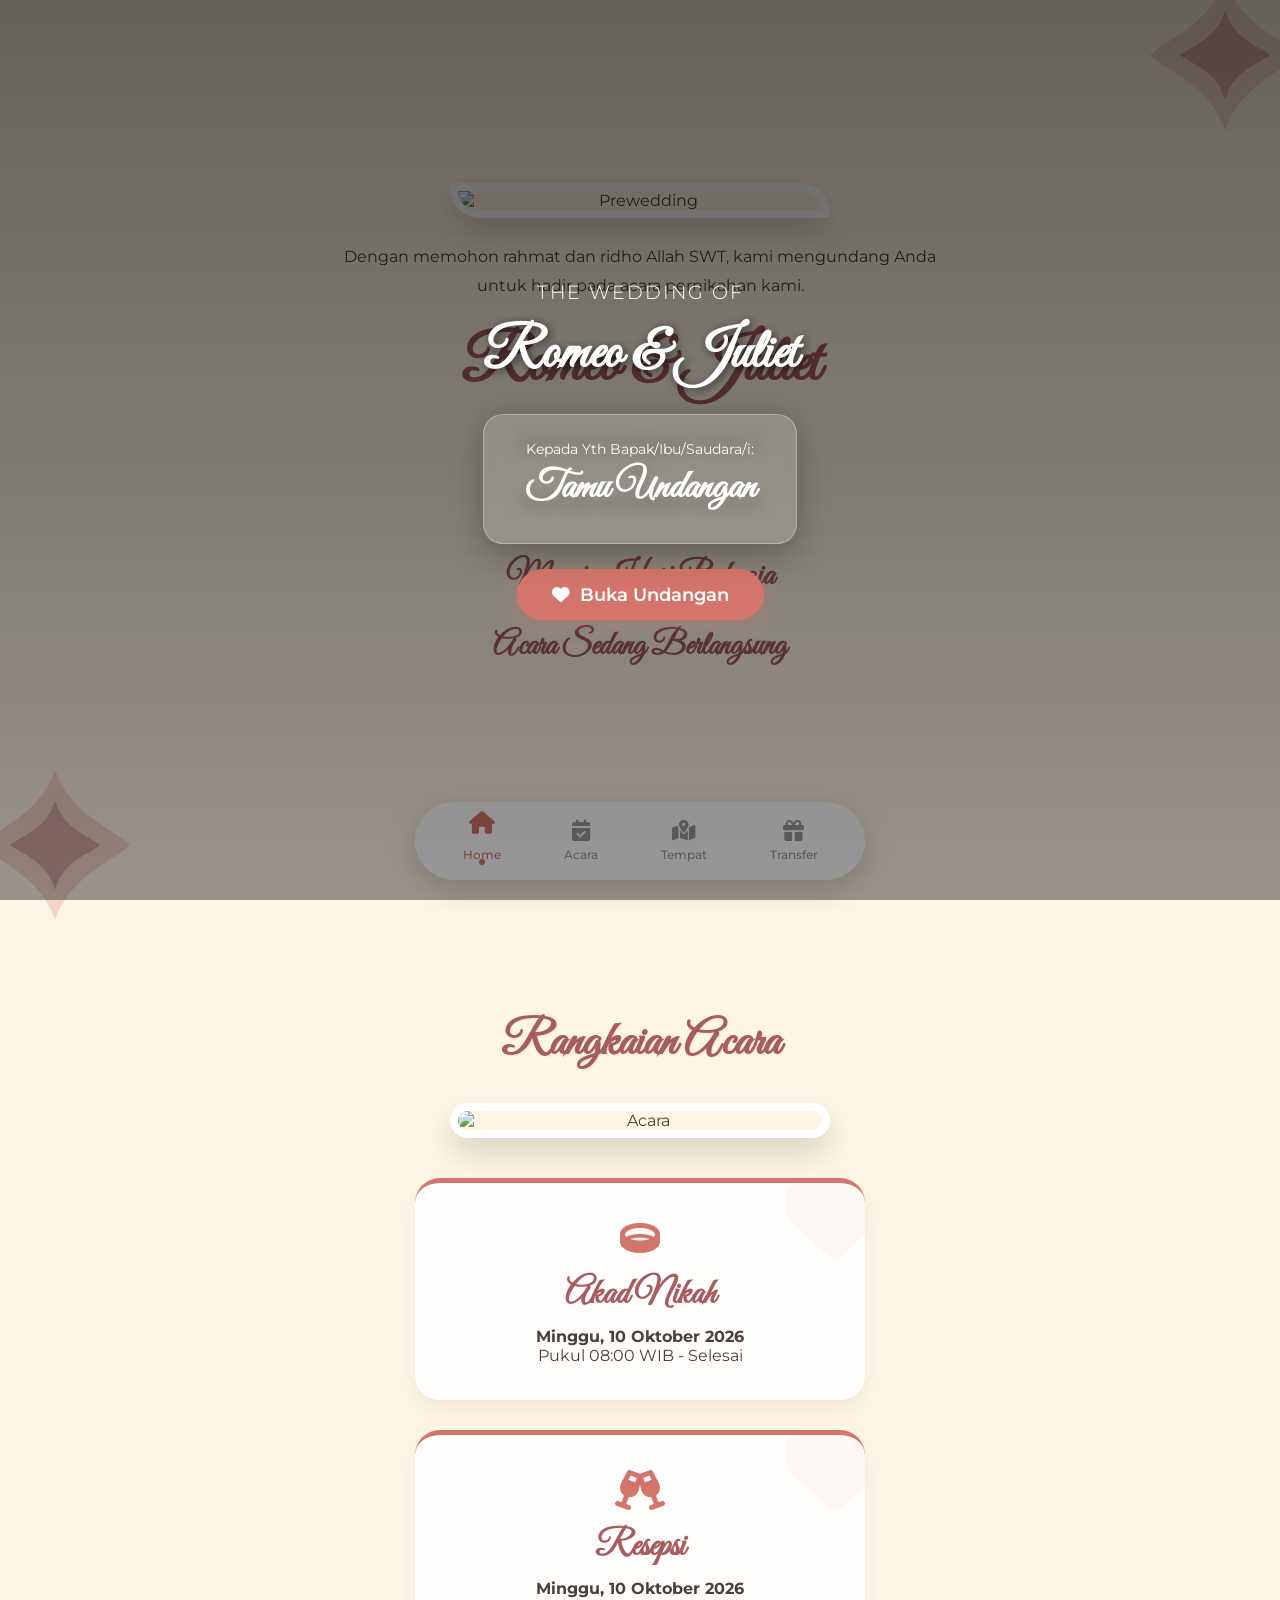
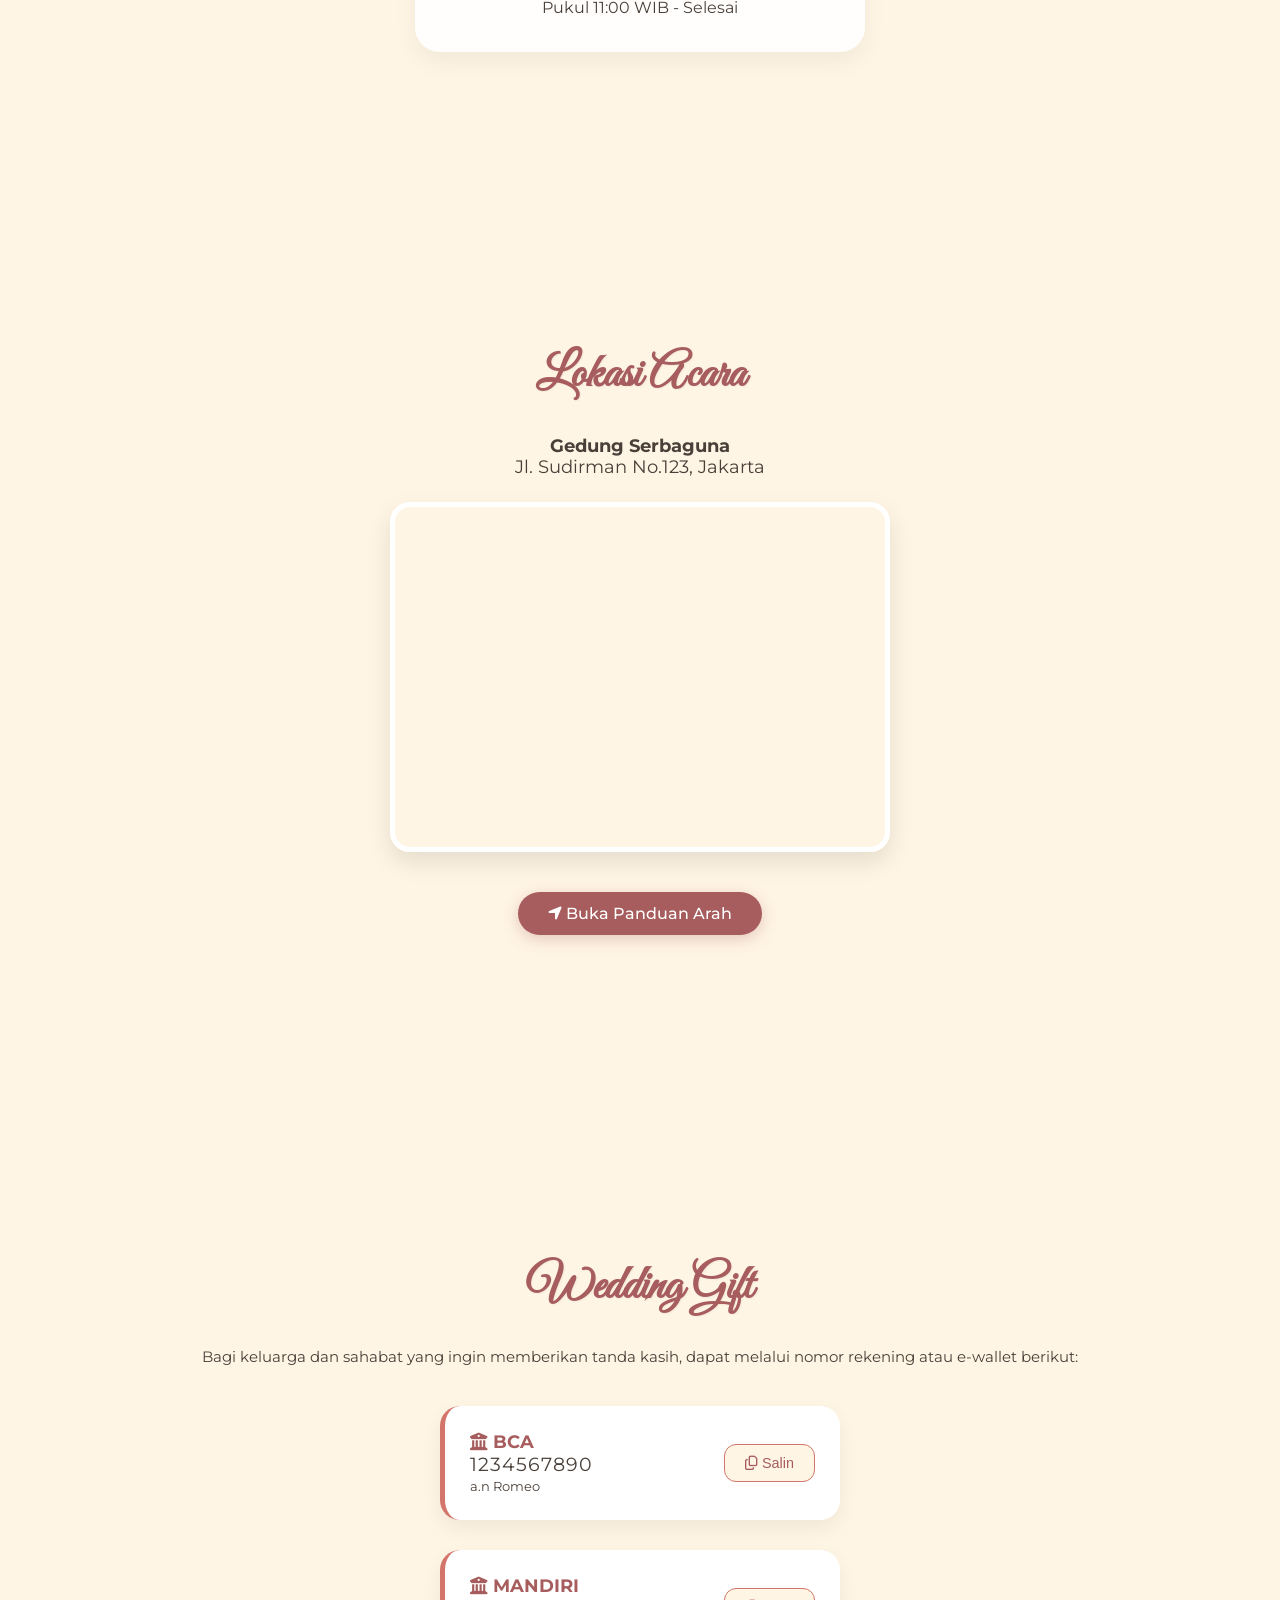
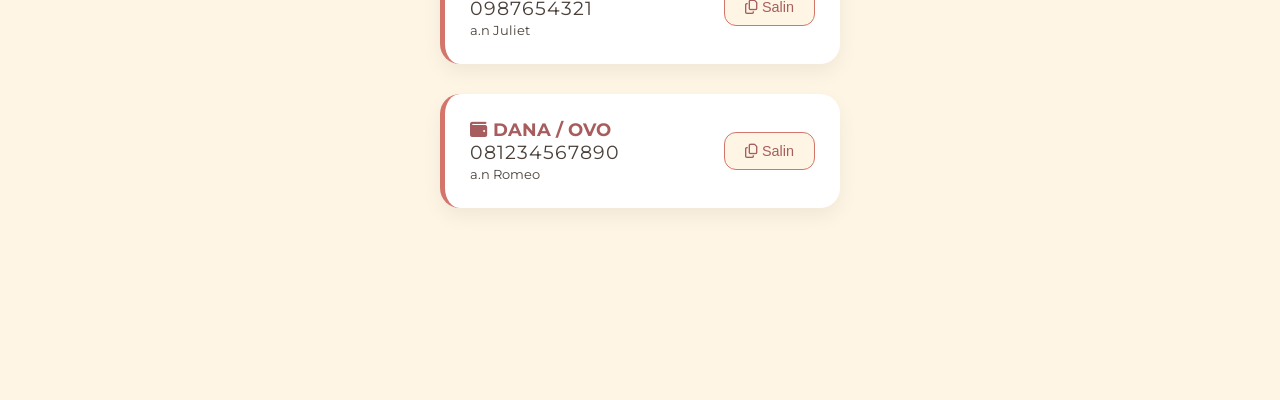
==== digital.html @ b75cbe63 "Add files via upload" ====
<!DOCTYPE html>
<html lang="id">
<head>
    <meta charset="UTF-8">
    <meta name="viewport" content="width=device-width, initial-scale=1.0">
    <title>Undangan Pernikahan</title>
    <!-- Google Fonts -->
    <link href="https://fonts.googleapis.com/css2?family=Great+Vibes&family=Montserrat:wght@300;400;500;600&display=swap" rel="stylesheet">
    <!-- Font Awesome for Icons -->
    <link rel="stylesheet" href="https://cdnjs.cloudflare.com/ajax/libs/font-awesome/6.4.0/css/all.min.css">
    <style>
        :root {
            --primary-color: #D3756B; /* Soft Red / Rose */
            --secondary-color: #A75D5D; /* Darker Red */
            --bg-color: #FFF5E4; /* Soft Cream */
            --text-color: #4A403A;
            --gold: #C89F53;
        }

        * {
            margin: 0;
            padding: 0;
            box-sizing: border-box;
        }

        body {
            font-family: 'Montserrat', sans-serif;
            background-color: var(--bg-color);
            color: var(--text-color);
            overflow-x: hidden;
            scroll-behavior: smooth;
        }

        /* Decorative Art Flower Corner Top Right */
        .art-flower-tr {
            position: fixed;
            top: -20px;
            right: -20px;
            width: 150px;
            opacity: 0.8;
            pointer-events: none;
            z-index: 0;
        }
        
        /* Decorative Art Flower Corner Bottom Left */
        .art-flower-bl {
            position: fixed;
            bottom: -20px;
            left: -20px;
            width: 150px;
            opacity: 0.8;
            pointer-events: none;
            z-index: 0;
            transform: rotate(180deg);
        }

        h1, h2, h3, .names {
            font-family: 'Great Vibes', cursive;
            color: var(--secondary-color);
            position: relative;
            z-index: 1;
        }

        /* --- Cover Page --- */
        #cover {
            position: fixed;
            top: 0;
            left: 0;
            width: 100vw;
            height: 100vh;
            background: linear-gradient(rgba(0,0,0,0.6), rgba(0,0,0,0.4)), url('1001260646.jpg') center/cover no-repeat;
            z-index: 1000;
            display: flex;
            flex-direction: column;
            justify-content: center;
            align-items: center;
            text-align: center;
            color: white;
            transition: top 1s cubic-bezier(0.68, -0.55, 0.27, 1.55), opacity 0.8s ease-in-out;
        }

        #cover.open {
            top: -100vh;
            opacity: 0;
            pointer-events: none;
        }

        .cover-content h2 {
            color: #fff;
            font-size: 3.5rem;
            margin: 15px 0;
            text-shadow: 2px 2px 8px rgba(0,0,0,0.6);
        }

        .guest-box {
            background: rgba(255, 255, 255, 0.15);
            backdrop-filter: blur(8px);
            padding: 25px 40px;
            border-radius: 20px;
            margin: 25px 0;
            border: 1px solid rgba(255,255,255,0.3);
            box-shadow: 0 8px 32px rgba(0, 0, 0, 0.3);
        }

        .btn-open {
            background-color: var(--primary-color);
            color: white;
            border: none;
            padding: 15px 35px;
            border-radius: 50px;
            font-size: 1.1rem;
            font-family: 'Montserrat', sans-serif;
            font-weight: 600;
            cursor: pointer;
            box-shadow: 0 4px 15px rgba(211, 117, 107, 0.4);
            transition: all 0.3s ease;
            display: inline-flex;
            align-items: center;
            gap: 10px;
        }

        .btn-open:hover {
            background-color: var(--secondary-color);
            transform: translateY(-5px);
            box-shadow: 0 6px 20px rgba(211, 117, 107, 0.6);
        }

        /* --- Sections --- */
        section {
            min-height: 100vh;
            padding: 80px 20px 100px; /* bottom padding for nav */
            display: flex;
            flex-direction: column;
            align-items: center;
            justify-content: center;
            text-align: center;
            position: relative;
            z-index: 1;
        }

        .section-title {
            font-size: 3rem;
            margin-bottom: 30px;
            color: var(--secondary-color);
            text-shadow: 1px 1px 2px rgba(0,0,0,0.05);
        }

        .img-framed {
            width: 85%;
            max-width: 380px;
            border-radius: 20px 150px 20px 150px;
            border: 8px solid white;
            box-shadow: 0 15px 30px rgba(0,0,0,0.15);
            margin-bottom: 25px;
            object-fit: cover;
            transition: transform 0.3s;
        }
        
        .img-framed:hover {
            transform: scale(1.02);
        }

        /* --- Home --- */
        #home p {
            line-height: 1.8;
            max-width: 600px;
            margin: 0 auto;
        }

        /* --- Countdown Timer --- */
        .countdown-container {
            display: flex;
            justify-content: center;
            gap: 15px;
            margin: 30px 0;
            flex-wrap: wrap;
        }

        .countdown-box {
            background: white;
            padding: 15px;
            border-radius: 15px;
            min-width: 80px;
            box-shadow: 0 5px 15px rgba(211, 117, 107, 0.15);
            border: 1px solid rgba(211, 117, 107, 0.2);
            color: var(--secondary-color);
        }

        .countdown-box span {
            display: block;
            font-size: 2rem;
            font-weight: 600;
        }
        
        .countdown-box small {
            font-size: 0.8rem;
            text-transform: uppercase;
            letter-spacing: 1px;
            color: #777;
        }

        /* --- Acara --- */
        .event-card {
            background: rgba(255, 255, 255, 0.9);
            padding: 35px 25px;
            border-radius: 25px;
            box-shadow: 0 10px 25px rgba(0,0,0,0.05);
            margin: 15px 0;
            width: 100%;
            max-width: 450px;
            border-top: 5px solid var(--primary-color);
            position: relative;
            overflow: hidden;
        }

        .event-card::before {
            content: '\f004'; /* heart icon */
            font-family: 'Font Awesome 6 Free';
            font-weight: 900;
            position: absolute;
            top: -20px;
            right: -20px;
            font-size: 100px;
            color: rgba(211, 117, 107, 0.05);
            z-index: 0;
        }

        .event-card i {
            font-size: 2.5rem;
            color: var(--primary-color);
            margin-bottom: 15px;
            position: relative;
            z-index: 1;
        }
        
        .event-card h3, .event-card p {
            position: relative;
            z-index: 1;
        }

        /* --- Tempat --- */
        .map-container {
            width: 100%;
            max-width: 500px;
            height: 350px;
            border-radius: 20px;
            overflow: hidden;
            box-shadow: 0 10px 25px rgba(0,0,0,0.1);
            margin-bottom: 25px;
            border: 5px solid white;
        }

        .btn-map {
            background-color: var(--secondary-color);
            color: white;
            text-decoration: none;
            padding: 12px 30px;
            border-radius: 30px;
            display: inline-block;
            font-weight: 500;
            margin-top: 15px;
            transition: all 0.3s;
            box-shadow: 0 4px 15px rgba(167, 93, 93, 0.3);
        }
        .btn-map:hover { 
            background-color: var(--primary-color); 
            transform: translateY(-2px);
        }

        /* --- Transfer --- */
        .transfer-card {
            background: white;
            padding: 25px;
            border-radius: 20px;
            margin: 15px 0;
            width: 100%;
            max-width: 400px;
            box-shadow: 0 8px 20px rgba(0,0,0,0.06);
            display: flex;
            align-items: center;
            justify-content: space-between;
            border-left: 5px solid var(--primary-color);
        }
        
        .bank-info {
            text-align: left;
        }
        
        .bank-info strong {
            color: var(--secondary-color);
            font-size: 1.1rem;
        }

        .btn-copy {
            background-color: var(--bg-color);
            color: var(--secondary-color);
            border: 1px solid var(--primary-color);
            padding: 10px 20px;
            border-radius: 12px;
            cursor: pointer;
            font-size: 0.9rem;
            font-weight: 500;
            transition: all 0.3s;
        }
        .btn-copy:hover {
            background-color: var(--primary-color);
            color: white;
        }

        /* --- Bottom Navigation --- */
        .bottom-nav {
            position: fixed;
            bottom: 20px;
            left: 50%;
            transform: translateX(-50%);
            width: 95%;
            max-width: 450px;
            background: rgba(255, 255, 255, 0.9);
            backdrop-filter: blur(15px);
            display: flex;
            justify-content: space-around;
            padding: 12px 15px;
            border-radius: 40px;
            box-shadow: 0 10px 30px rgba(0,0,0,0.15);
            z-index: 999;
            border: 1px solid rgba(255,255,255,0.5);
        }

        .nav-item {
            text-decoration: none;
            color: #999;
            display: flex;
            flex-direction: column;
            align-items: center;
            font-size: 0.75rem;
            font-weight: 500;
            position: relative;
            transition: all 0.4s cubic-bezier(0.175, 0.885, 0.32, 1.275);
            padding: 5px 10px;
        }

        .nav-item i {
            font-size: 1.3rem;
            margin-bottom: 6px;
            transition: transform 0.4s;
        }

        .nav-item:hover, .nav-item.active {
            color: var(--primary-color);
        }

        .nav-item.active i {
            transform: translateY(-8px) scale(1.1);
            color: var(--primary-color);
        }
        
        /* Nav indicator dot */
        .nav-item::after {
            content: '';
            position: absolute;
            bottom: -5px;
            width: 6px;
            height: 6px;
            background-color: var(--primary-color);
            border-radius: 50%;
            opacity: 0;
            transform: scale(0);
            transition: all 0.3s;
        }
        .nav-item.active::after {
            opacity: 1;
            bottom: 2px;
            transform: scale(1);
        }

        /* --- Falling Flowers Effect --- */
        .flower {
            position: fixed;
            top: -10vh;
            z-index: 998;
            pointer-events: none;
            font-size: 1.5rem;
            animation: fall linear infinite;
            filter: drop-shadow(0 2px 4px rgba(0,0,0,0.1));
        }

        @keyframes fall {
            0% {
                transform: translateY(0) rotate(0deg) translateX(0);
                opacity: 1;
            }
            50% {
                transform: translateY(55vh) rotate(180deg) translateX(20px);
            }
            100% {
                transform: translateY(110vh) rotate(360deg) translateX(-20px);
                opacity: 0;
            }
        }
        
        /* Art Flower SVG encoded as Data URI for corners */
        .corner-art {
            background-image: url("data:image/svg+xml,%3Csvg xmlns='http://www.w3.org/2000/svg' viewBox='0 0 100 100'%3E%3Cpath fill='%23D3756B' d='M50,0 C60,30 90,40 100,50 C90,60 60,70 50,100 C40,70 10,60 0,50 C10,40 40,30 50,0 Z' opacity='0.3'/%3E%3Cpath fill='%23A75D5D' d='M50,20 C55,40 75,45 80,50 C75,55 55,60 50,80 C45,60 25,55 20,50 C25,45 45,40 50,20 Z' opacity='0.5'/%3E%3C/svg%3E");
            background-size: contain;
            background-repeat: no-repeat;
        }
    </style>
</head>
<body>

    <!-- Artistic Flowers Corners -->
    <div class="art-flower-tr corner-art" style="height: 150px;"></div>
    <div class="art-flower-bl corner-art" style="height: 150px;"></div>

    <!-- Audio Element -->
    <audio id="bgm" loop>
        <source src="https://cdn.pixabay.com/download/audio/2022/03/15/audio_2476b77259.mp3?filename=wedding-march-102554.mp3" type="audio/mpeg">
    </audio>

    <!-- Cover Page -->
    <div id="cover">
        <div class="cover-content">
            <p style="font-size: 1.2rem; font-weight: 300; letter-spacing: 2px;">THE WEDDING OF</p>
            <h2>Romeo & Juliet</h2>
            
            <div class="guest-box">
                <p style="font-size: 0.9rem; margin-bottom: 5px;">Kepada Yth Bapak/Ibu/Saudara/i:</p>
                <h3 id="guest-name" style="color: white; font-size: 2.5rem; margin: 5px 0;">Tamu Undangan</h3>
            </div>
            
            <button class="btn-open" id="btn-open">
                <i class="fa-solid fa-heart fa-beat"></i> Buka Undangan
            </button>
        </div>
    </div>

    <!-- Container for Falling Flowers -->
    <div id="flower-container"></div>

    <!-- Home Page -->
    <section id="home">
        <img src="1001260646.jpg" alt="Prewedding" class="img-framed">
        <p>Dengan memohon rahmat dan ridho Allah SWT, kami mengundang Anda untuk hadir pada acara pernikahan kami.</p>
        <h1 style="font-size: 4rem; margin: 25px 0;">Romeo & Juliet</h1>
        <p>Putra dari Kel. Bapak X & Ibu Y<br>&<br>Putri dari Kel. Bapak A & Ibu B</p>
        
        <!-- Countdown Timer -->
        <h3 style="margin-top: 40px; font-size: 2rem;">Menuju Hari Bahagia</h3>
        <div class="countdown-container">
            <div class="countdown-box">
                <span id="days">00</span>
                <small>Hari</small>
            </div>
            <div class="countdown-box">
                <span id="hours">00</span>
                <small>Jam</small>
            </div>
            <div class="countdown-box">
                <span id="minutes">00</span>
                <small>Menit</small>
            </div>
            <div class="countdown-box">
                <span id="seconds">00</span>
                <small>Detik</small>
            </div>
        </div>
    </section>

    <!-- Acara Page -->
    <section id="acara">
        <h2 class="section-title">Rangkaian Acara</h2>
        <img src="1001260649_2.jpg" alt="Acara" class="img-framed" style="border-radius: 20px;">
        
        <div class="event-card">
            <i class="fa-solid fa-ring"></i>
            <h3 style="font-size: 2.2rem; margin-bottom: 10px;">Akad Nikah</h3>
            <p><strong>Minggu, 10 Oktober 2026</strong></p>
            <p>Pukul 08:00 WIB - Selesai</p>
        </div>

        <div class="event-card">
            <i class="fa-solid fa-champagne-glasses"></i>
            <h3 style="font-size: 2.2rem; margin-bottom: 10px;">Resepsi</h3>
            <p><strong>Minggu, 10 Oktober 2026</strong></p>
            <p>Pukul 11:00 WIB - Selesai</p>
        </div>
    </section>

    <!-- Tempat Page -->
    <section id="tempat">
        <h2 class="section-title">Lokasi Acara</h2>
        <p style="margin-bottom: 25px; font-size: 1.1rem;"><strong>Gedung Serbaguna</strong><br>Jl. Sudirman No.123, Jakarta</p>
        
        <div class="map-container">
            <!-- Dummy Google Maps Embed -->
            <iframe src="https://www.google.com/maps/embed?pb=!1m18!1m12!1m3!1d126907.08051833177!2d106.74536761278147!3d-6.284483759020948!2m3!1f0!2f0!3f0!3m2!1i1024!2i768!4f13.1!3m3!1m2!1s0x2e69f3e945e34b9d%3A0x100c5e82dd4b820!2sJakarta%2C%20Daerah%20Khusus%20Ibukota%20Jakarta!5e0!3m2!1sid!2sid!4v1700000000000!5m2!1sid!2sid" width="100%" height="100%" style="border:0;" allowfullscreen="" loading="lazy"></iframe>
        </div>
        
        <a href="https://maps.google.com" target="_blank" class="btn-map"><i class="fa-solid fa-location-arrow"></i> Buka Panduan Arah</a>
    </section>

    <!-- Transfer Page -->
    <section id="transfer">
        <h2 class="section-title">Wedding Gift</h2>
        <p style="margin-bottom: 25px; font-size: 0.95rem; max-width: 80%;">Bagi keluarga dan sahabat yang ingin memberikan tanda kasih, dapat melalui nomor rekening atau e-wallet berikut:</p>
        
        <div class="transfer-card">
            <div class="bank-info">
                <strong><i class="fa-solid fa-building-columns"></i> BCA</strong><br>
                <span id="rek-bca" style="font-size: 1.2rem; letter-spacing: 1px;">1234567890</span><br>
                <small>a.n Romeo</small>
            </div>
            <button class="btn-copy" onclick="copyText('rek-bca')"><i class="fa-regular fa-copy"></i> Salin</button>
        </div>

        <div class="transfer-card">
            <div class="bank-info">
                <strong><i class="fa-solid fa-building-columns"></i> MANDIRI</strong><br>
                <span id="rek-mandiri" style="font-size: 1.2rem; letter-spacing: 1px;">0987654321</span><br>
                <small>a.n Juliet</small>
            </div>
            <button class="btn-copy" onclick="copyText('rek-mandiri')"><i class="fa-regular fa-copy"></i> Salin</button>
        </div>

        <div class="transfer-card">
            <div class="bank-info">
                <strong><i class="fa-solid fa-wallet"></i> DANA / OVO</strong><br>
                <span id="rek-dana" style="font-size: 1.2rem; letter-spacing: 1px;">081234567890</span><br>
                <small>a.n Romeo</small>
            </div>
            <button class="btn-copy" onclick="copyText('rek-dana')"><i class="fa-regular fa-copy"></i> Salin</button>
        </div>
    </section>

    <!-- Bottom Navigation Bar -->
    <nav class="bottom-nav">
        <a href="#home" class="nav-item active" data-target="home">
            <i class="fa-solid fa-house"></i>
            <span>Home</span>
        </a>
        <a href="#acara" class="nav-item" data-target="acara">
            <i class="fa-solid fa-calendar-check"></i>
            <span>Acara</span>
        </a>
        <a href="#tempat" class="nav-item" data-target="tempat">
            <i class="fa-solid fa-map-location-dot"></i>
            <span>Tempat</span>
        </a>
        <a href="#transfer" class="nav-item" data-target="transfer">
            <i class="fa-solid fa-gift"></i>
            <span>Transfer</span>
        </a>
    </nav>

    <script>
        // --- 1. Get Guest Name from URL (?to=Nama Tamu) ---
        const urlParams = new URLSearchParams(window.location.search);
        const guestName = urlParams.get('to');
        if (guestName) {
            document.getElementById('guest-name').innerText = decodeURIComponent(guestName);
        }

        // --- 2. Open Invitation, Play Music, Start Flowers ---
        document.getElementById('btn-open').addEventListener('click', function() {
            document.getElementById('cover').classList.add('open');
            
            // Play Backsound
            const bgm = document.getElementById('bgm');
            bgm.play().catch(e => console.log("Audio autoplay blocked", e));

            // Start falling flowers
            createFlowers();
        });

        // --- 3. Copy Text Function ---
        function copyText(elementId) {
            const text = document.getElementById(elementId).innerText;
            navigator.clipboard.writeText(text).then(() => {
                alert("Nomor berhasil disalin: " + text);
            }).catch(err => {
                console.error('Gagal menyalin', err);
            });
        }

        // --- 4. Falling Flowers Effect ---
        function createFlowers() {
            const container = document.getElementById('flower-container');
            const petals = ['🌹', '🥀', '❤️', '✨', '🌸']; // Red themed falling elements
            const totalFlowers = 35;

            for (let i = 0; i < totalFlowers; i++) {
                const flower = document.createElement('div');
                flower.className = 'flower';
                flower.innerText = petals[Math.floor(Math.random() * petals.length)];
                
                // Randomize positions and animation
                flower.style.left = Math.random() * 100 + 'vw';
                flower.style.animationDuration = Math.random() * 6 + 6 + 's'; // 6s to 12s
                flower.style.animationDelay = Math.random() * 5 + 's';
                flower.style.fontSize = Math.random() * 1.2 + 0.8 + 'rem'; 
                
                container.appendChild(flower);
            }
        }

        // --- 5. Navigation Bar Active State on Scroll ---
        const sections = document.querySelectorAll('section');
        const navItems = document.querySelectorAll('.nav-item');

        window.addEventListener('scroll', () => {
            let current = '';
            sections.forEach(section => {
                const sectionTop = section.offsetTop;
                const sectionHeight = section.clientHeight;
                if (pageYOffset >= (sectionTop - sectionHeight / 3)) {
                    current = section.getAttribute('id');
                }
            });

            navItems.forEach(item => {
                item.classList.remove('active');
                if (item.getAttribute('data-target') === current) {
                    item.classList.add('active');
                }
            });
        });

        // --- 6. Countdown Timer ---
        // Set the wedding date (Format: Month Day, Year Hour:Minute:Second)
        const weddingDate = new Date("October 10, 2026 08:00:00").getTime();

        const timer = setInterval(function() {
            const now = new Date().getTime();
            const distance = weddingDate - now;

            // Time calculations
            const days = Math.floor(distance / (1000 * 60 * 60 * 24));
            const hours = Math.floor((distance % (1000 * 60 * 60 * 24)) / (1000 * 60 * 60));
            const minutes = Math.floor((distance % (1000 * 60 * 60)) / (1000 * 60));
            const seconds = Math.floor((distance % (1000 * 60)) / 1000);

            // Display results, adding leading zeros if needed
            document.getElementById("days").innerText = days < 10 ? "0" + days : days;
            document.getElementById("hours").innerText = hours < 10 ? "0" + hours : hours;
            document.getElementById("minutes").innerText = minutes < 10 ? "0" + minutes : minutes;
            document.getElementById("seconds").innerText = seconds < 10 ? "0" + seconds : seconds;

            // If the count down is finished
            if (distance < 0) {
                clearInterval(timer);
                document.querySelector(".countdown-container").innerHTML = "<h3 style='color:var(--secondary-color); font-size: 2rem;'>Acara Sedang Berlangsung</h3>";
            }
        }, 1000);
    </script>
</body>
</html>
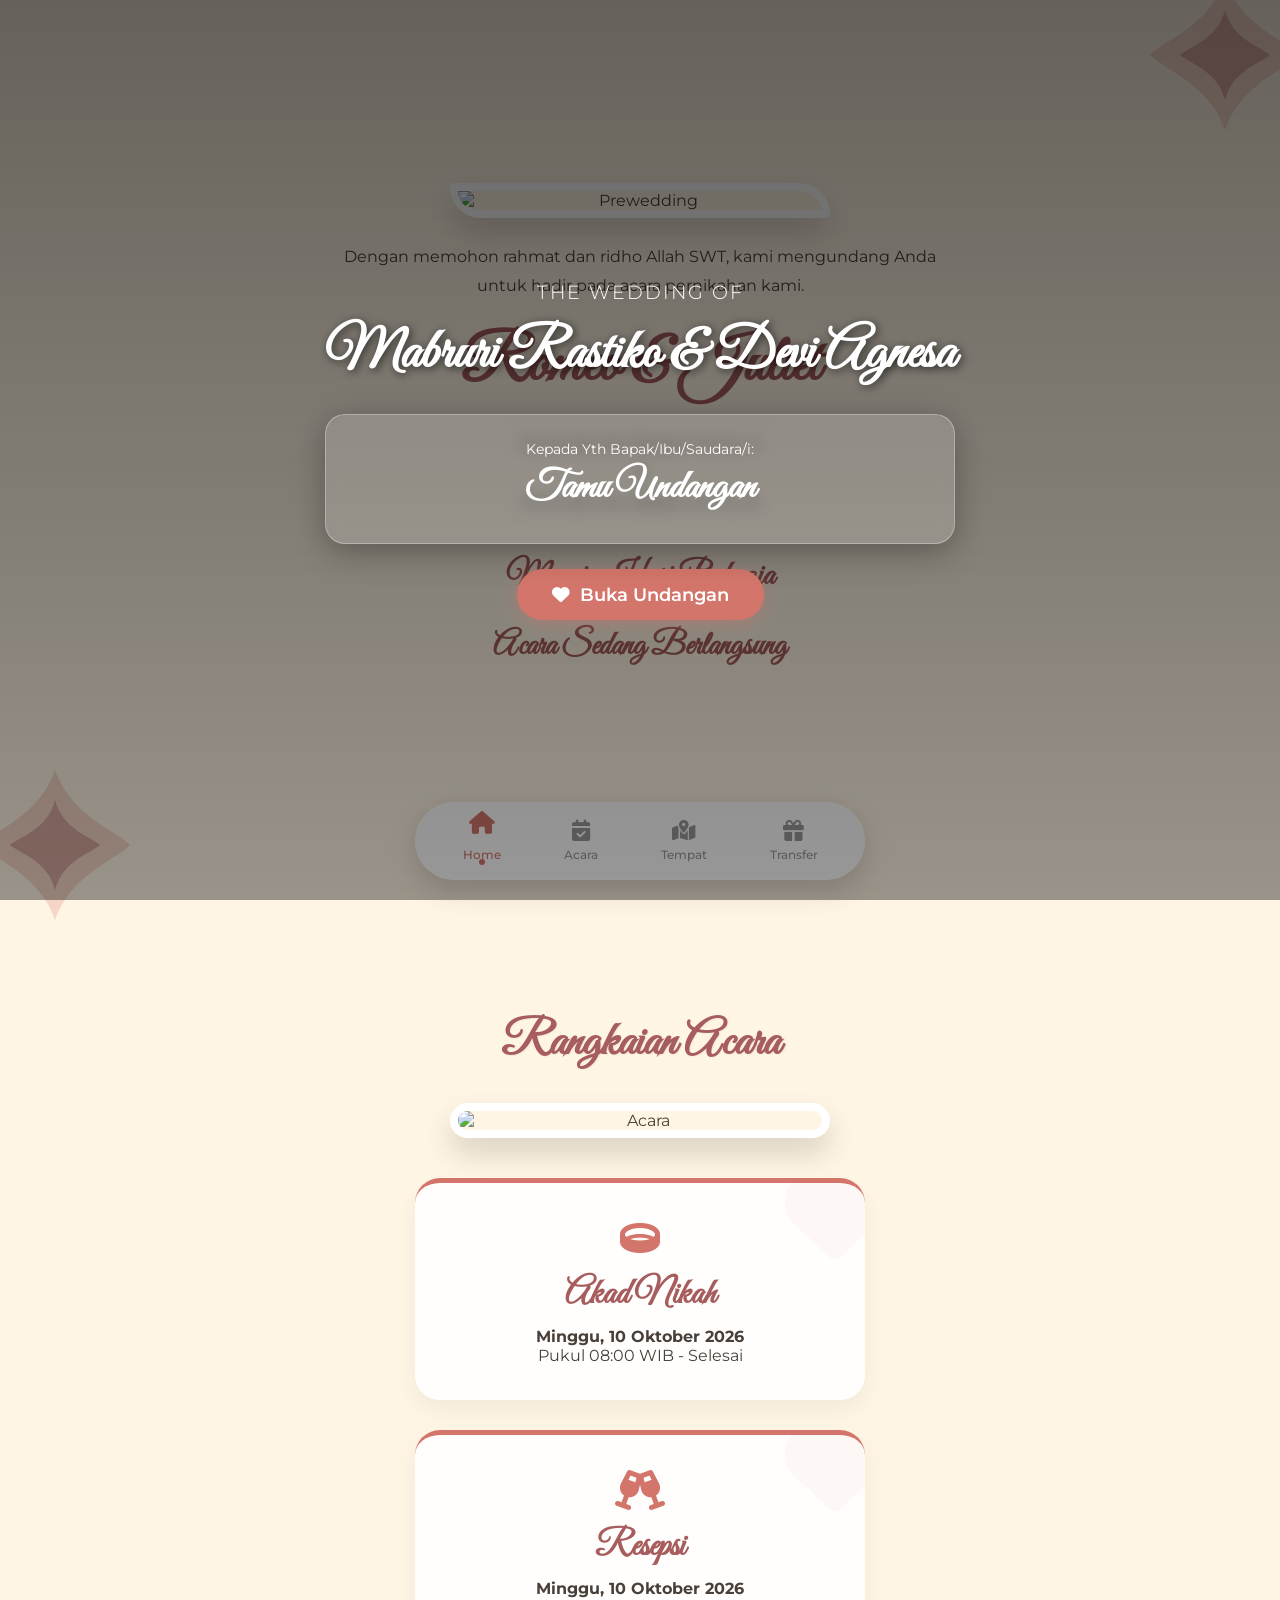
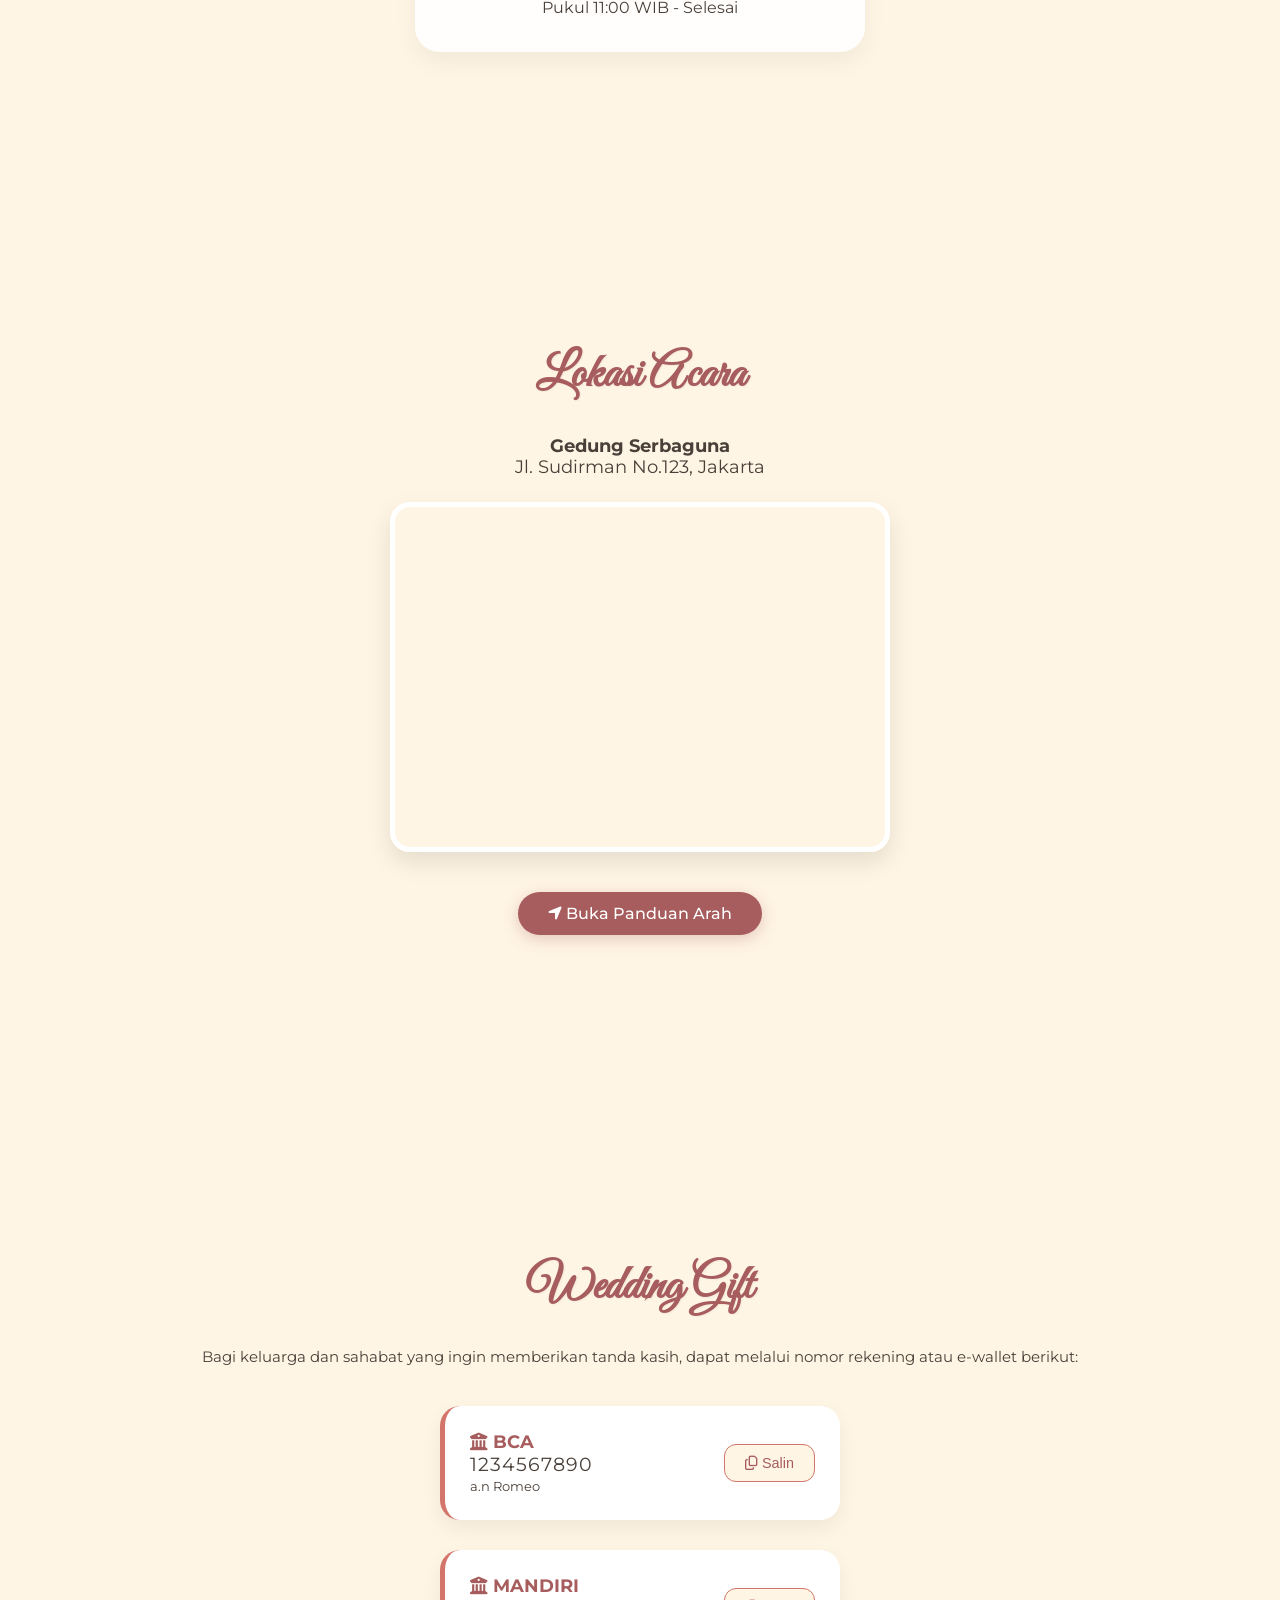
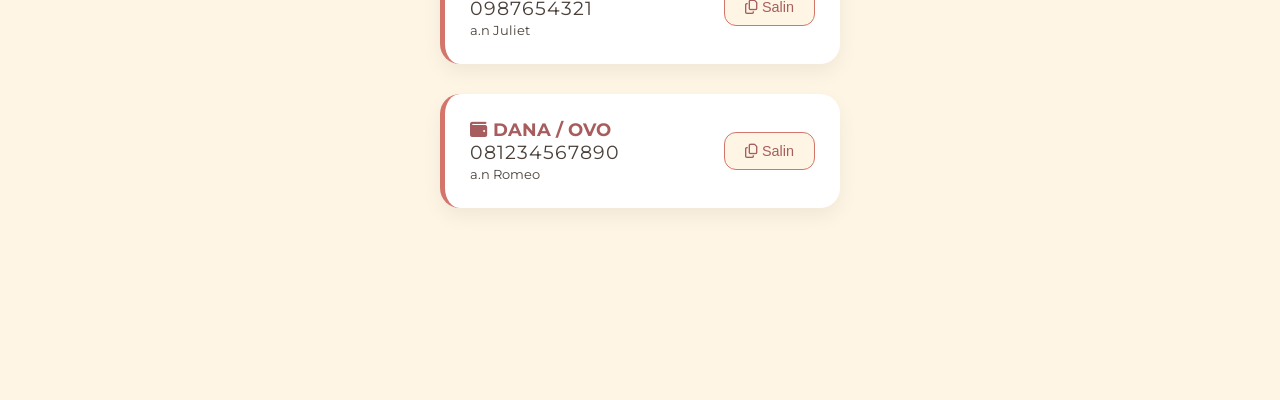
==== commit eda7b8b5: "Update digital.html" ====
--- a/digital.html
+++ b/digital.html
@@ -421,7 +421,7 @@
     <div id="cover">
         <div class="cover-content">
             <p style="font-size: 1.2rem; font-weight: 300; letter-spacing: 2px;">THE WEDDING OF</p>
-            <h2>Romeo & Juliet</h2>
+            <h2>Mabruri Rastiko & Devi Agnesa</h2>
             
             <div class="guest-box">
                 <p style="font-size: 0.9rem; margin-bottom: 5px;">Kepada Yth Bapak/Ibu/Saudara/i:</p>
@@ -439,7 +439,7 @@
 
     <!-- Home Page -->
     <section id="home">
-        <img src="1001260646.jpg" alt="Prewedding" class="img-framed">
+        <img src="https://raw.githubusercontent.com/CERBER17/UndiAi/refs/heads/main/IMG-20260805-WA0018.jpg" alt="Prewedding" class="img-framed">
         <p>Dengan memohon rahmat dan ridho Allah SWT, kami mengundang Anda untuk hadir pada acara pernikahan kami.</p>
         <h1 style="font-size: 4rem; margin: 25px 0;">Romeo & Juliet</h1>
         <p>Putra dari Kel. Bapak X & Ibu Y<br>&<br>Putri dari Kel. Bapak A & Ibu B</p>
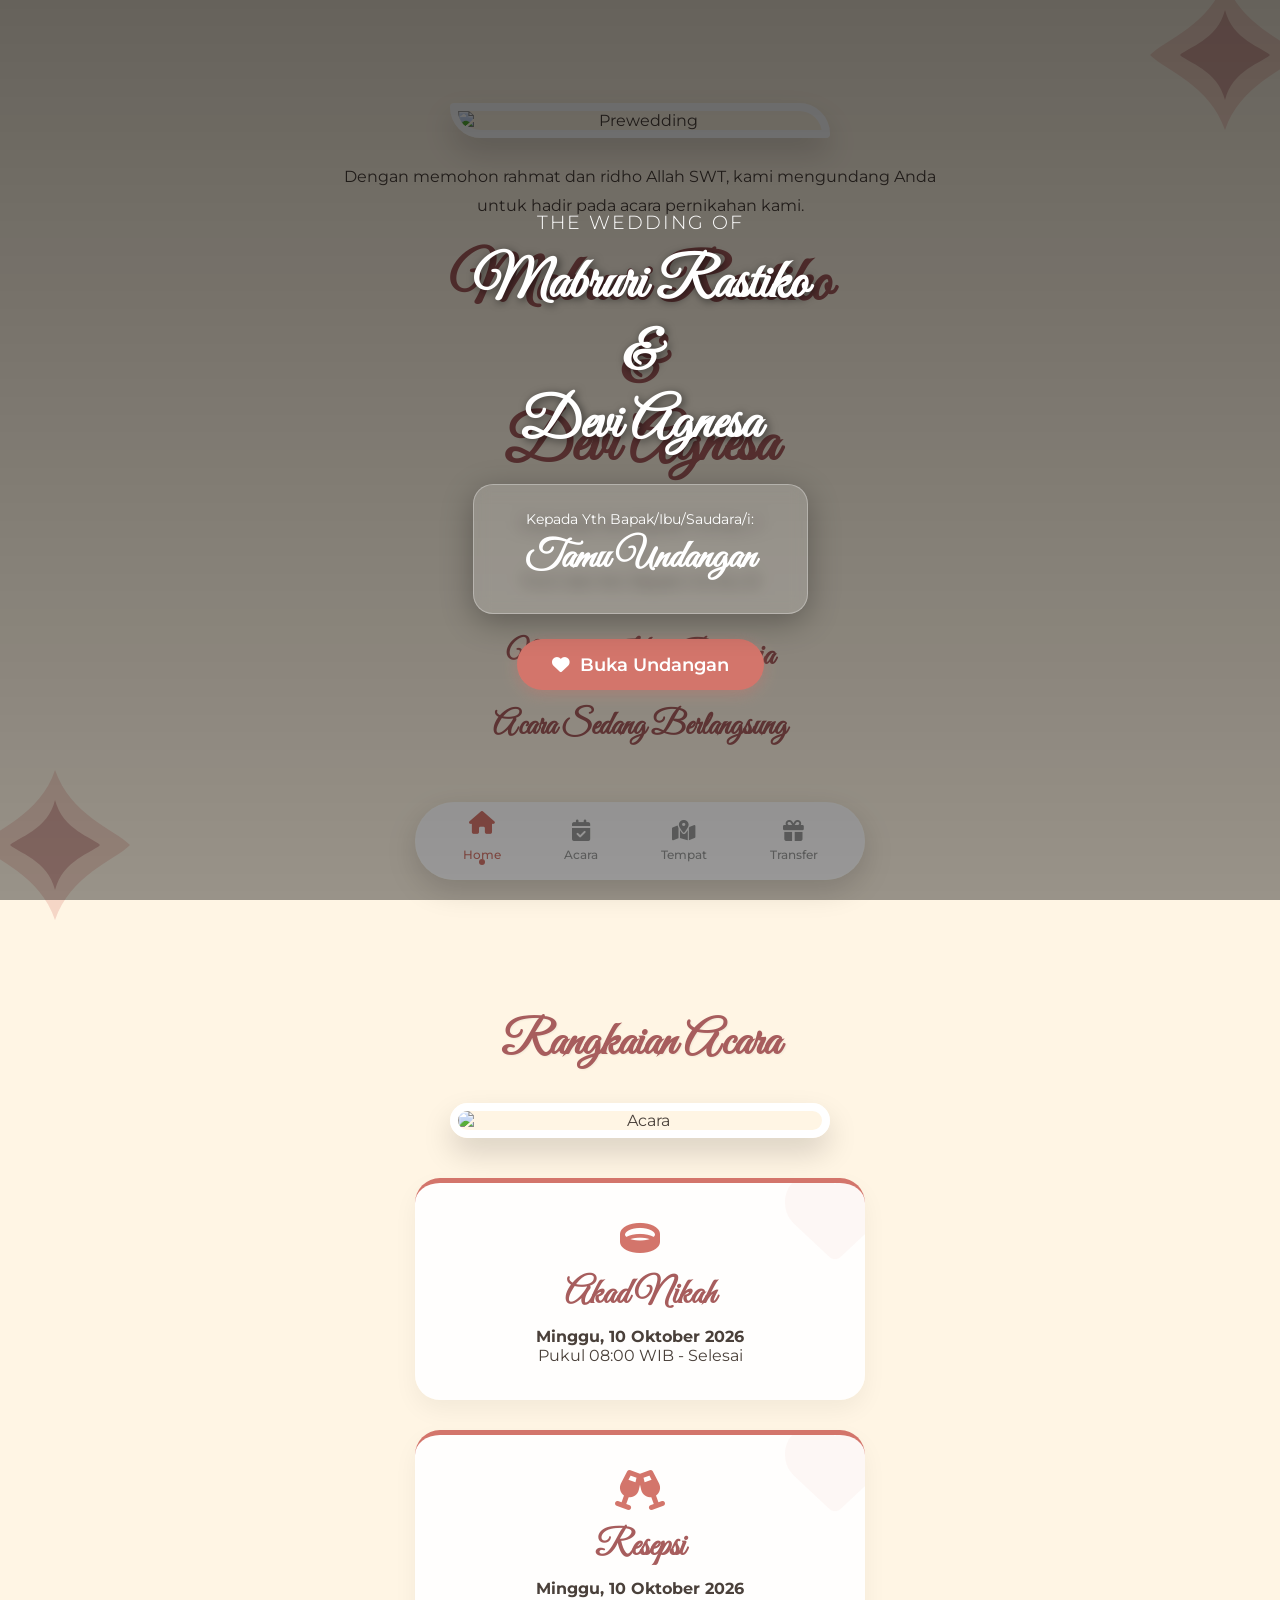
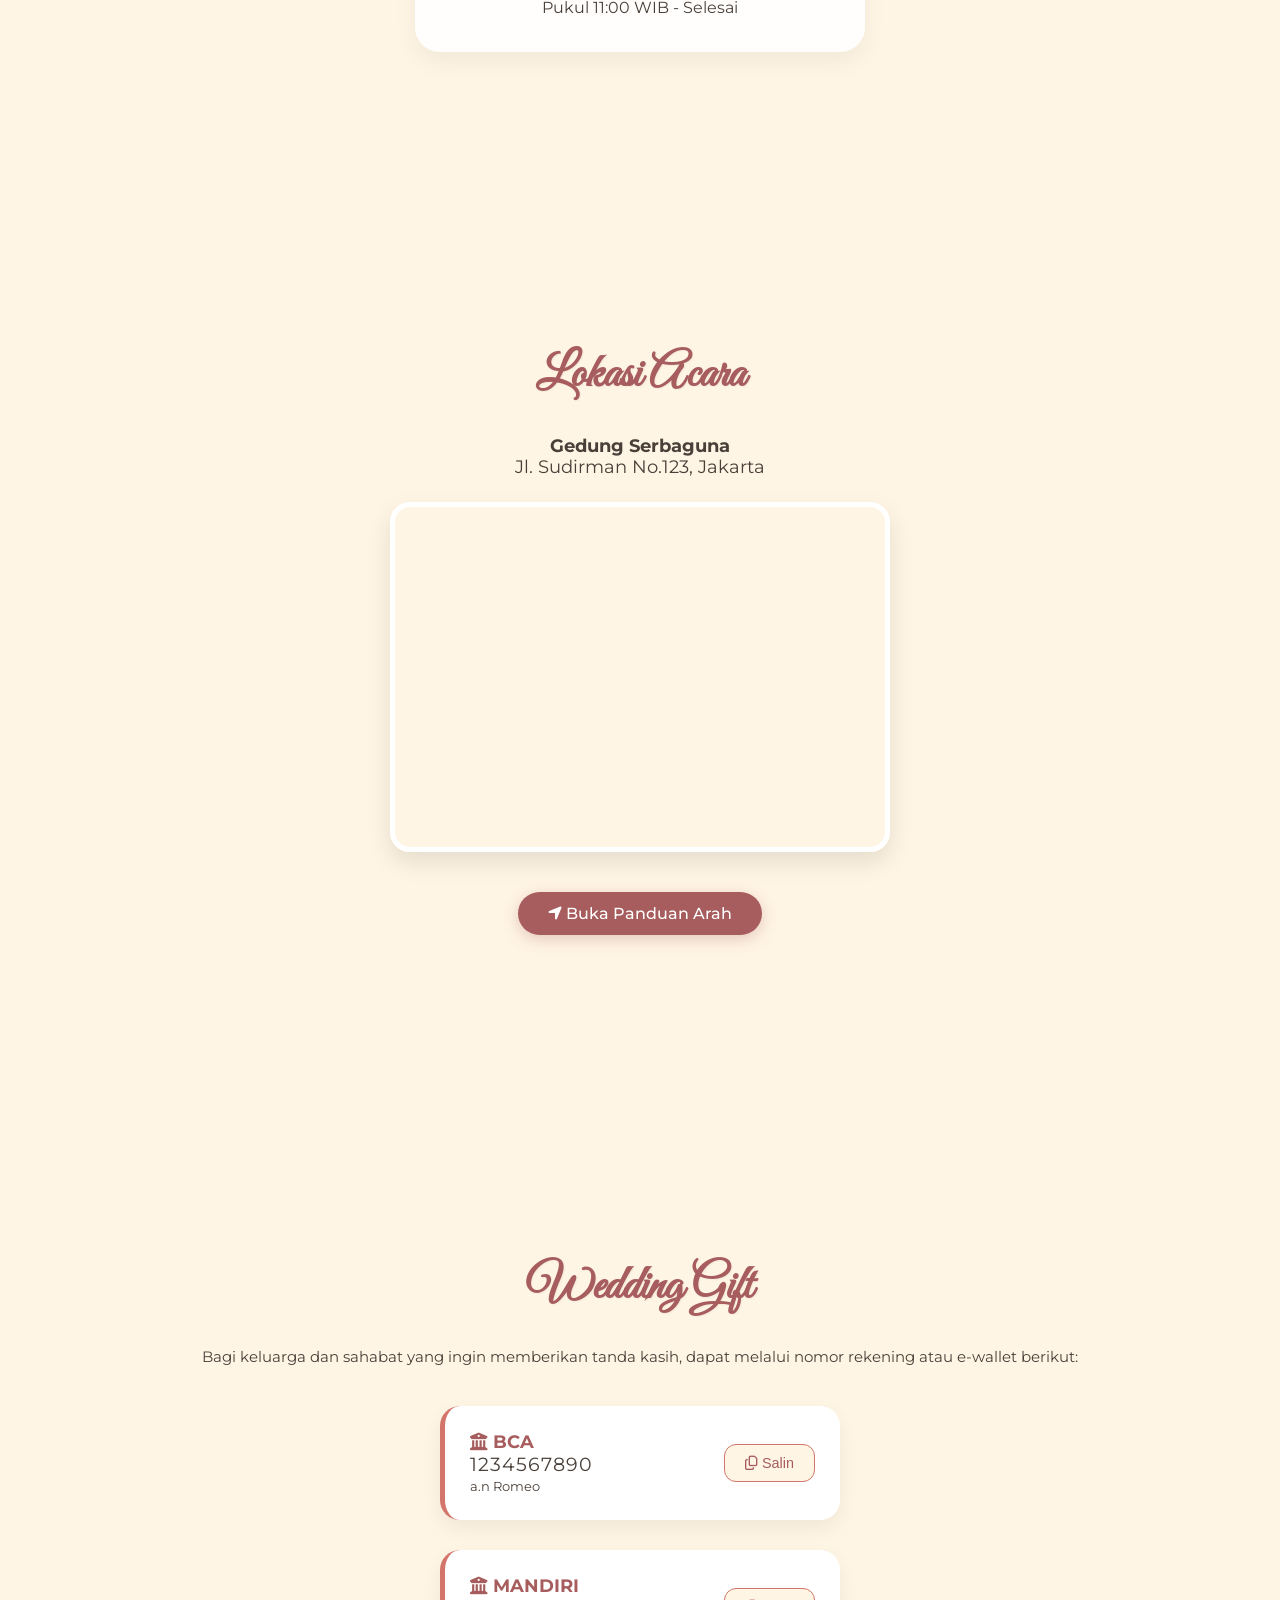
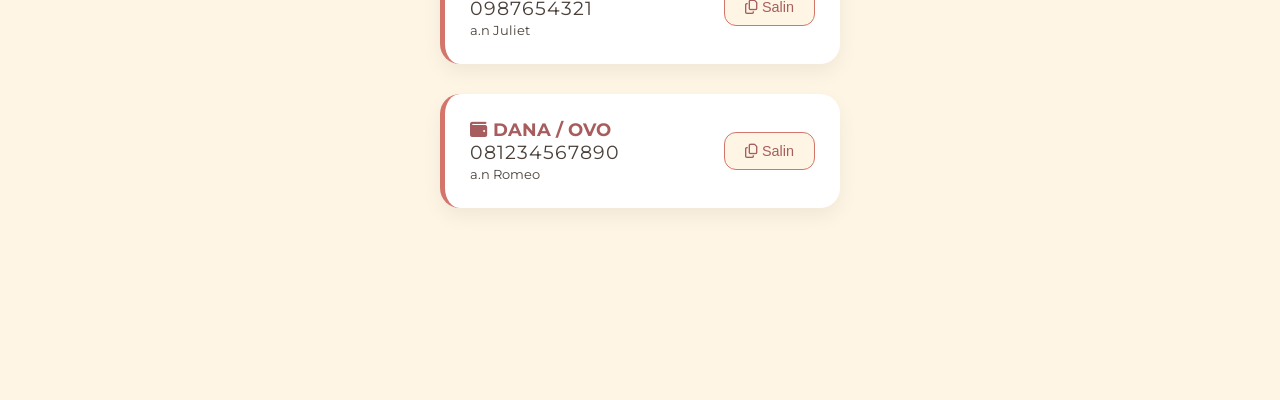
==== commit 3dd77202: "Update digital.html" ====
--- a/digital.html
+++ b/digital.html
@@ -421,7 +421,7 @@
     <div id="cover">
         <div class="cover-content">
             <p style="font-size: 1.2rem; font-weight: 300; letter-spacing: 2px;">THE WEDDING OF</p>
-            <h2>Mabruri Rastiko & Devi Agnesa</h2>
+            <h2>Mabruri Rastiko <br>&<br> Devi Agnesa</h2>
             
             <div class="guest-box">
                 <p style="font-size: 0.9rem; margin-bottom: 5px;">Kepada Yth Bapak/Ibu/Saudara/i:</p>
@@ -441,7 +441,7 @@
     <section id="home">
         <img src="https://raw.githubusercontent.com/CERBER17/UndiAi/refs/heads/main/IMG-20260805-WA0018.jpg" alt="Prewedding" class="img-framed">
         <p>Dengan memohon rahmat dan ridho Allah SWT, kami mengundang Anda untuk hadir pada acara pernikahan kami.</p>
-        <h1 style="font-size: 4rem; margin: 25px 0;">Romeo & Juliet</h1>
+        <h1 style="font-size: 4rem; margin: 25px 0;">Mabruri Rastiko <br>&<br> Devi Agnesa</h1>
         <p>Putra dari Kel. Bapak X & Ibu Y<br>&<br>Putri dari Kel. Bapak A & Ibu B</p>
         
         <!-- Countdown Timer -->
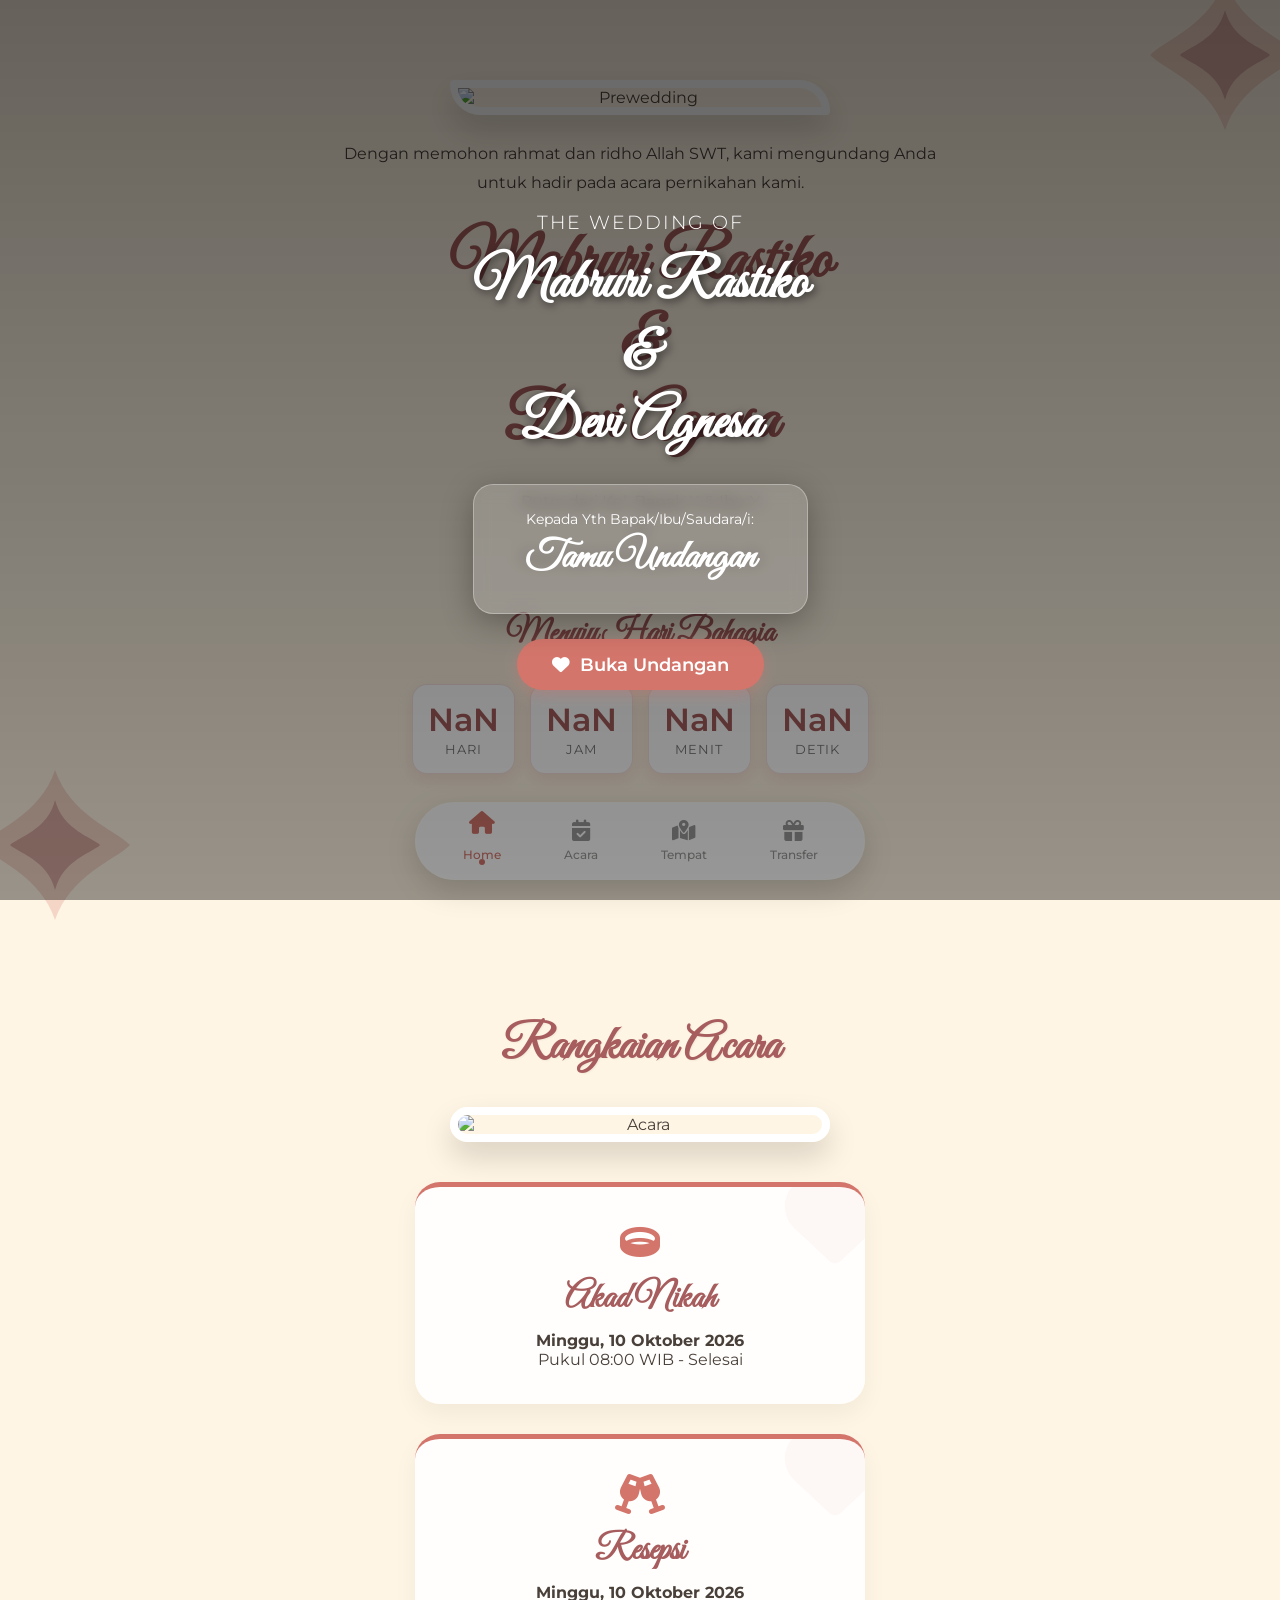
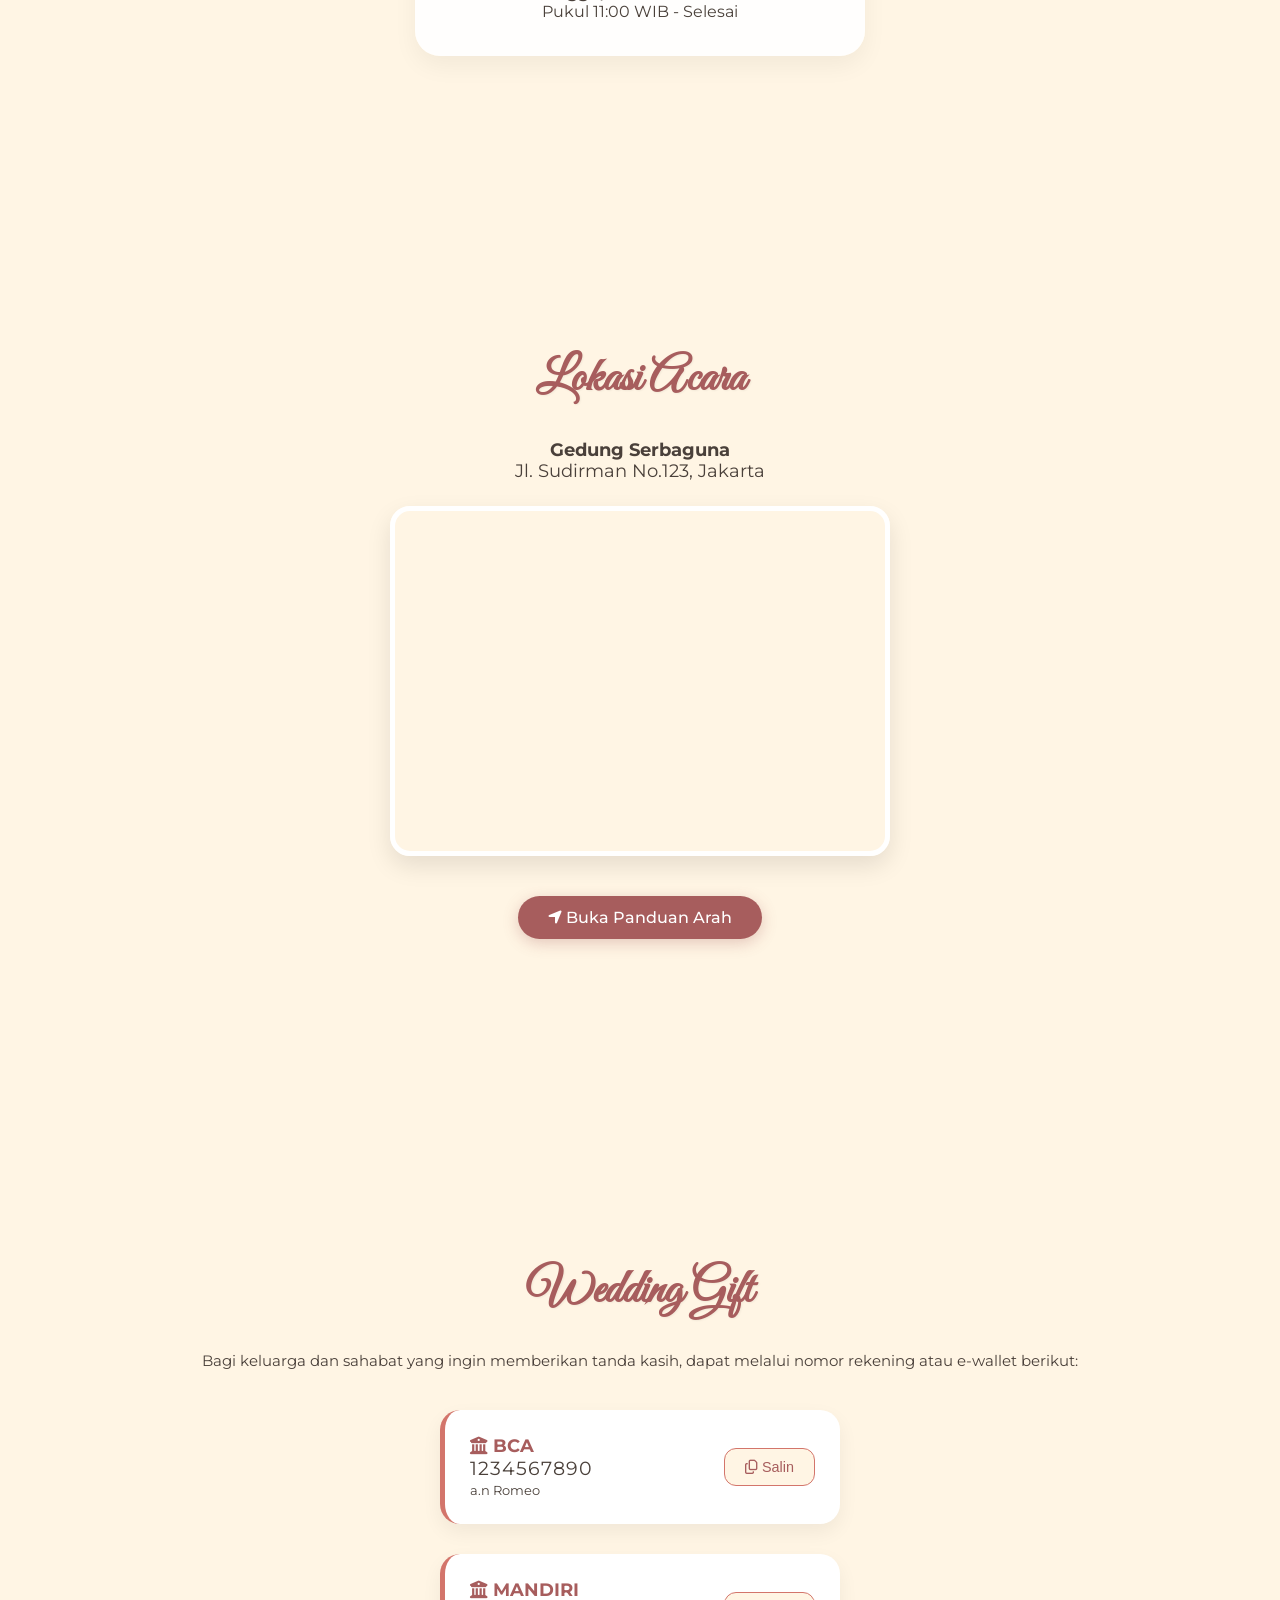
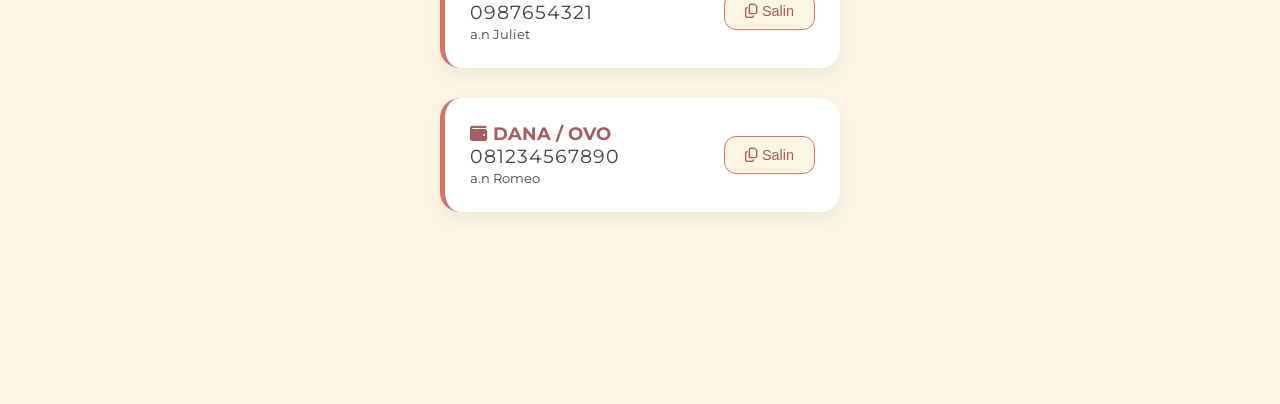
==== commit 5264bfb0: "Update digital.html" ====
--- a/digital.html
+++ b/digital.html
@@ -414,7 +414,7 @@
 
     <!-- Audio Element -->
     <audio id="bgm" loop>
-        <source src="https://cdn.pixabay.com/download/audio/2022/03/15/audio_2476b77259.mp3?filename=wedding-march-102554.mp3" type="audio/mpeg">
+        <source src="https://www.soundhelix.com/examples/mp3/SoundHelix-Song-1.mp3" type="audio/mpeg">
     </audio>
 
     <!-- Cover Page -->
@@ -627,7 +627,7 @@
 
         // --- 6. Countdown Timer ---
         // Set the wedding date (Format: Month Day, Year Hour:Minute:Second)
-        const weddingDate = new Date("October 10, 2026 08:00:00").getTime();
+        const weddingDate = new Date("Agustus 30, 2026 08:00:00").getTime();
 
         const timer = setInterval(function() {
             const now = new Date().getTime();
